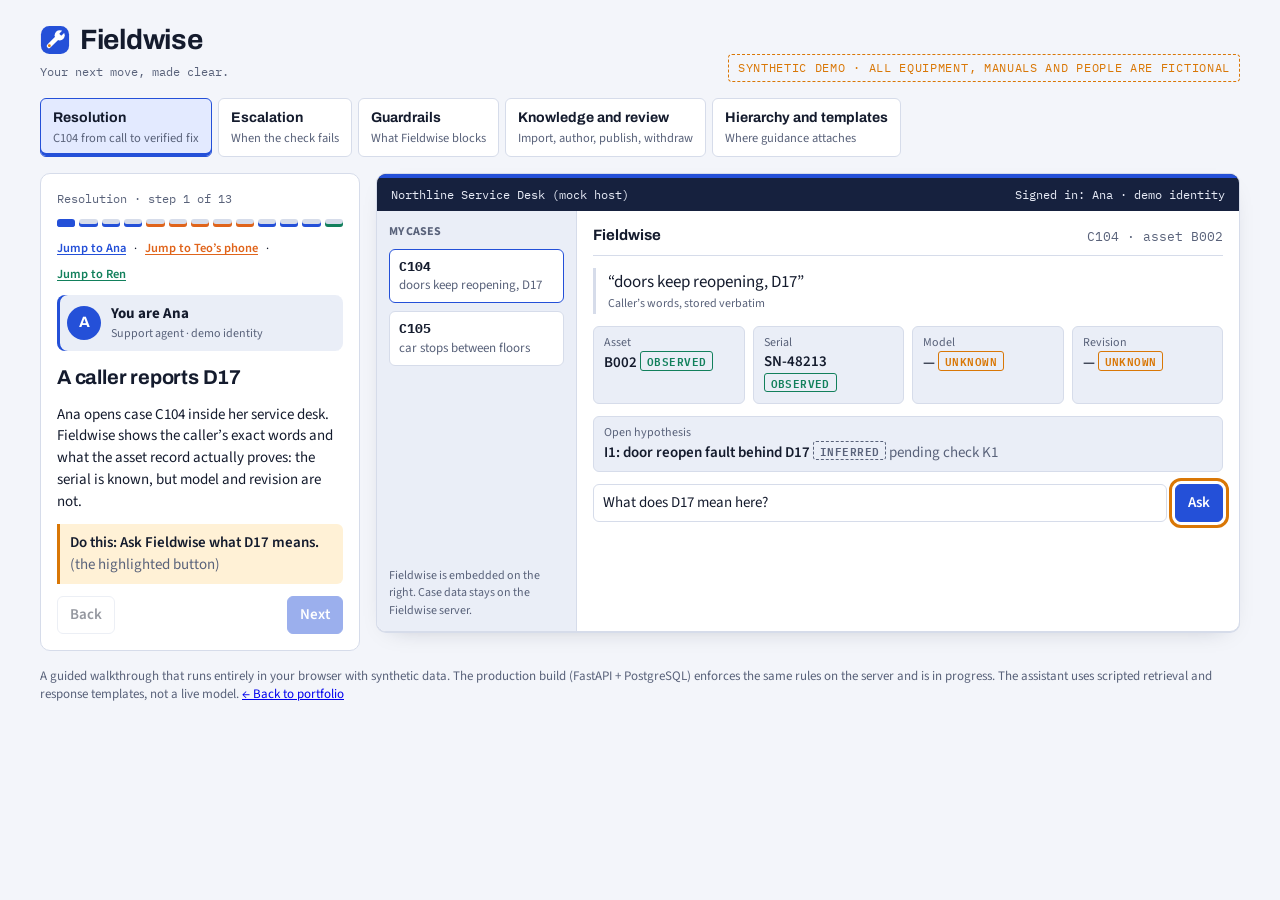
==== demo/index.html @ 41923a95 "Fieldwise: README, guided demo and license Co-Authored-By: Claude Opus 5.5 <noreply@anthropic.com> C" ====
<!doctype html>
<html lang="en">
<head>
<meta charset="utf-8">
<meta name="viewport" content="width=device-width, initial-scale=1, viewport-fit=cover">
<title>Fieldwise · guided demo</title>
<meta name="description" content="Fieldwise carries one equipment problem from the support call to a verified fix on a technician's phone. Synthetic data, runs in your browser.">
<meta property="og:title" content="Fieldwise · Your next move, made clear.">
<meta property="og:description" content="Cited, approved, model-specific service procedures from the call to the fix. Synthetic demo.">
<meta property="og:image" content="https://hithakishore-all.github.io/img/fieldwise-poster.jpg">
<link rel="icon" href="data:image/svg+xml,%3Csvg xmlns='http://www.w3.org/2000/svg' viewBox='0 0 32 32'%3E%3Crect x='1' y='1' width='30' height='30' rx='9' fill='%232450D8'/%3E%3Cpath d='M9.5 22.5L18 14' stroke='%23fff' stroke-width='4.6' stroke-linecap='round'/%3E%3Ccircle cx='21' cy='11' r='5.4' fill='%23fff'/%3E%3Crect x='19.4' y='3.2' width='3.2' height='7' rx='0.8' fill='%232450D8' transform='rotate(45 21 11)'/%3E%3Ccircle cx='10' cy='22' r='1.5' fill='%23D97706'/%3E%3C/svg%3E">

<link rel="preconnect" href="https://fonts.googleapis.com">
<link rel="stylesheet" href="https://fonts.googleapis.com/css2?family=Archivo:wght@600;700&family=IBM+Plex+Mono:wght@400;500&family=Source+Sans+3:wght@400;600&display=swap">
<style>
/* Layout: guided walkthrough — scenario tabs, a narrator column that says who you are and what to do, and one screen at a time */
:root{
  --bg:#F3F5FA; --surface:#FFFFFF; --sunk:#EAEEF7; --ink:#141B2D; --muted:#59627A; --line:#D6DCEA; --accent:#2450D8; --accent-soft:#E3EAFF; --signal:#D97706; --signal-soft:#FFF1D6; --ok:#12805C; --ok-soft:#DCF4EA; --bad:#C62E3A; --bad-soft:#FDE4E6; --chrome:#16213E; --chrome-ink:#E8ECF7; --p-ana:#2450D8; --p-teo:#E0641B; --p-ari:#7A3FD1; --p-ren:#12805C; --p-mia:#6B7280;
  --f-display:"Archivo","Helvetica Neue",Arial,sans-serif;
  --f-body:"Source Sans 3","Segoe UI",system-ui,sans-serif;
  --f-mono:"IBM Plex Mono",ui-monospace,Menlo,Consolas,monospace;
}
@media (prefers-color-scheme: dark){:root:not([data-theme="light"]){
  --bg:#0C1120; --surface:#151C2E; --sunk:#10172A; --ink:#E6EAF5; --muted:#9AA4BE; --line:#27304A; --accent:#7B98FF; --accent-soft:#1D2856; --signal:#F5B400; --signal-soft:#3A2C08; --ok:#3CC594; --ok-soft:#0F2E22; --bad:#F06470; --bad-soft:#3D1519; --chrome:#060A15; --chrome-ink:#C8D0E6; --p-ana:#7B98FF; --p-teo:#FF8A47; --p-ari:#AD82F2; --p-ren:#3CC594; --p-mia:#9AA4BE; color-scheme:dark}}
:root[data-theme="dark"]{
  --bg:#0C1120; --surface:#151C2E; --sunk:#10172A; --ink:#E6EAF5; --muted:#9AA4BE; --line:#27304A; --accent:#7B98FF; --accent-soft:#1D2856; --signal:#F5B400; --signal-soft:#3A2C08; --ok:#3CC594; --ok-soft:#0F2E22; --bad:#F06470; --bad-soft:#3D1519; --chrome:#060A15; --chrome-ink:#C8D0E6; --p-ana:#7B98FF; --p-teo:#FF8A47; --p-ari:#AD82F2; --p-ren:#3CC594; --p-mia:#9AA4BE; color-scheme:dark}
*{box-sizing:border-box}
[hidden]{display:none!important}
body{background:var(--bg);color:var(--ink);font-family:var(--f-body);font-size:15px;line-height:1.45;margin:0;
  padding-left:max(16px,env(safe-area-inset-left,0px));padding-right:max(16px,env(safe-area-inset-right,0px));padding-block:20px 48px}
.wrap{max-width:1200px;margin:0 auto;display:flex;flex-direction:column;gap:16px}
h1,h2,h3{font-family:var(--f-display);margin:0;text-wrap:balance;letter-spacing:-.01em}
h1{font-size:28px;display:flex;align-items:center;gap:10px}
.mark{width:30px;height:30px;flex:none;display:block} h2{font-size:20px} h3{font-size:14px}
p{margin:0}
.mono{font-family:var(--f-mono);font-size:12.5px}
.muted{color:var(--muted)}
button{font:inherit;font-weight:600;cursor:pointer;border-radius:6px;border:1px solid var(--line);background:var(--surface);color:var(--ink);padding:7px 12px}
button:hover:not(:disabled){border-color:var(--accent)}
button:focus-visible,input:focus-visible,select:focus-visible{outline:2px solid var(--accent);outline-offset:2px}
button.primary{background:var(--accent);border-color:var(--accent);color:var(--surface)}
button:disabled{opacity:.45;cursor:not-allowed}
button.link{border:0;background:none;padding:0;color:var(--accent);text-decoration:underline;text-underline-offset:2px}
button.do{outline:3px solid var(--signal);outline-offset:3px}
@media (prefers-reduced-motion:no-preference){button.do{animation:pulse 1.6s ease-in-out infinite}@keyframes pulse{50%{outline-offset:6px}}}
select,input[type=text]{font:inherit;padding:7px 9px;border-radius:6px;border:1px solid var(--line);background:var(--surface);color:var(--ink)}
.top{display:flex;flex-wrap:wrap;align-items:flex-end;justify-content:space-between;gap:12px}
.tag{font-family:var(--f-mono);font-size:12px;color:var(--muted)}
.synth{font-family:var(--f-mono);font-size:11.5px;letter-spacing:.06em;text-transform:uppercase;border:1px dashed var(--signal);color:var(--signal);padding:5px 9px;border-radius:4px}
.tabs{display:flex;gap:6px;flex-wrap:wrap}
.tabs button{display:flex;flex-direction:column;align-items:flex-start;text-align:left;font-weight:400;padding:9px 12px;min-width:0}
.tabs button b{font-family:var(--f-display);font-size:14px}
.tabs button span{font-size:12.5px;color:var(--muted)}
.tabs button[aria-selected="true"]{border-color:var(--accent);background:var(--accent-soft);box-shadow:inset 0 -3px 0 var(--accent)}
.main{display:grid;grid-template-columns:320px minmax(0,1fr);gap:16px;align-items:start}
@media (max-width:900px){.main{grid-template-columns:minmax(0,1fr)}}
/* narrator */
.narr{background:var(--surface);border:1px solid var(--line);border-radius:10px;padding:16px;display:flex;flex-direction:column;gap:12px;position:sticky;top:calc(env(safe-area-inset-top,0px) + 12px)}
@media (max-width:900px){.narr{position:static}}
.count{font-family:var(--f-mono);font-size:12px;color:var(--muted)}
.dots{display:flex;gap:4px}
.dots button{flex:1;height:8px;padding:0;border:0;border-radius:3px;background:var(--line);min-width:0}
.dots button{background:var(--line);box-shadow:inset 0 -3px 0 var(--dc)}
.dots button.on{background:var(--dc)}
.persona{display:flex;gap:10px;align-items:center;background:var(--sunk);border-radius:8px;padding:8px 10px;box-shadow:inset 3px 0 0 var(--pc,var(--accent))}
.av{width:34px;height:34px;border-radius:50%;display:grid;place-items:center;font-family:var(--f-display);font-weight:700;color:#fff;background:var(--pc,var(--accent));flex:none}
.persona small{display:block;color:var(--muted);font-size:12px}
.why{font-size:15px}
.todo{border-left:3px solid var(--signal);background:var(--signal-soft);border-radius:0 6px 6px 0;padding:8px 10px;font-weight:600}
.rec{font-size:13px;display:flex;flex-direction:column;gap:4px;border-top:1px solid var(--line);padding-top:10px}
.rec li{margin-left:16px}
.rec ul{margin:0;padding:0}
.navrow{display:flex;justify-content:space-between;gap:8px}
/* screens */
.screen{background:var(--surface);border:1px solid var(--line);box-shadow:0 1px 0 var(--line),0 8px 24px -16px rgba(20,27,45,.35);border-radius:10px;overflow:hidden;min-width:0}
.chrome{border-top:4px solid var(--pc,var(--accent));background:var(--chrome);color:var(--chrome-ink);display:flex;justify-content:space-between;gap:10px;flex-wrap:wrap;padding:8px 14px;font-family:var(--f-mono);font-size:12px}
.host-row{display:grid;grid-template-columns:200px minmax(0,1fr);min-height:420px}
@media (max-width:700px){.host-row{grid-template-columns:minmax(0,1fr)}}
.host-side{background:var(--sunk);border-right:1px solid var(--line);padding:12px;display:flex;flex-direction:column;gap:8px;font-size:13px}
.host-side .hc{border:1px solid var(--line);border-radius:6px;padding:7px 9px;background:var(--surface)}
.host-side .hc.sel{border-color:var(--accent)}
.embed{padding:14px 16px;display:flex;flex-direction:column;gap:12px;min-width:0}
.embed-h{display:flex;justify-content:space-between;gap:8px;flex-wrap:wrap;align-items:center;border-bottom:1px solid var(--line);padding-bottom:8px}
.embed-h b{font-family:var(--f-display)}
.facts{display:grid;grid-template-columns:repeat(auto-fit,minmax(140px,1fr));gap:8px}
.fact{border:1px solid var(--line);border-radius:6px;padding:7px 10px;background:var(--sunk);min-width:0}
.fact .k{font-size:12px;color:var(--muted)}
.fact .v{font-weight:600;overflow-wrap:anywhere}
.chip{display:inline-block;font-family:var(--f-mono);font-size:10.5px;letter-spacing:.04em;text-transform:uppercase;padding:1px 6px;border-radius:3px;border:1px solid currentColor;vertical-align:1px;white-space:nowrap}
.chip.obs{color:var(--ok)} .chip.unk{color:var(--signal)} .chip.conf{color:var(--accent)} .chip.inf{color:var(--muted);border-style:dashed} .chip.bad{color:var(--bad)}
.quote{border-left:3px solid var(--line);padding:2px 0 2px 12px;font-size:17px}
.quote small{display:block;color:var(--muted);font-size:12px}
.chat{display:flex;flex-direction:column;gap:8px;background:var(--sunk);border-radius:8px;padding:10px}
.msg{max-width:94%;padding:9px 12px;border-radius:8px;background:var(--surface);border:1px solid var(--line)}
.msg.me{align-self:flex-end;background:var(--accent-soft);border-color:transparent}
.kind{font-family:var(--f-mono);font-size:11px;text-transform:uppercase;letter-spacing:.05em;margin-bottom:3px}
.kind.clarify{color:var(--signal)} .kind.answer{color:var(--ok)} .kind.escalate{color:var(--bad)} .kind.note{color:var(--muted)}
.cite{font-family:var(--f-mono);font-size:12px;border:1px solid var(--accent);color:var(--accent);background:none;padding:1px 6px;border-radius:4px;font-weight:500}
.row{display:flex;gap:8px;flex-wrap:wrap;align-items:center}
.callout{border:1px solid var(--line);border-radius:8px;padding:10px 12px}
.callout.ok{border-color:var(--ok);background:var(--ok-soft)}
.callout.warn{border-color:var(--signal);background:var(--signal-soft)}
.callout.bad{border-color:var(--bad);background:var(--bad-soft)}
.http{font-family:var(--f-mono);font-size:12px;font-weight:500;padding:1px 6px;border-radius:3px;background:var(--surface);border:1px solid currentColor}
.preview{font-family:var(--f-mono);font-size:12.5px;background:var(--sunk);border-radius:6px;padding:10px 12px;white-space:pre-wrap;overflow-wrap:anywhere}
table{border-collapse:collapse;width:100%;font-size:13.5px}
th,td{text-align:left;padding:6px 8px;border-bottom:1px solid var(--line);vertical-align:top}
th{font-size:12px;color:var(--muted);font-weight:600}
.tbl{overflow-x:auto}
/* phone */
.phone-stage{padding:20px 12px;background:var(--sunk);display:flex;justify-content:center}
.phone{width:100%;max-width:340px;border:10px solid var(--chrome);box-shadow:0 18px 40px -20px rgba(20,27,45,.5);border-radius:30px;background:var(--bg);overflow:hidden}
.phone-top{display:flex;justify-content:space-between;padding:8px 14px;font-family:var(--f-mono);font-size:11px;color:var(--muted);border-bottom:1px solid var(--line)}
.phone-b{padding:14px;display:flex;flex-direction:column;gap:11px;min-height:440px}
.step-id{font-family:var(--f-mono);font-size:12px;color:var(--accent)}
.step-prompt{font-family:var(--f-display);font-size:19px;line-height:1.25}
.answers{display:grid;gap:8px}
.answers button{padding:12px;font-size:16px;text-align:left}
.progress{display:flex;gap:4px}
.progress span{flex:1;height:4px;border-radius:2px;background:var(--line)}
.progress span.on{background:var(--accent)}
.graph-wrap{overflow-x:auto}
.graph-wrap svg{display:block;min-width:500px;width:100%;height:auto}
.checks{display:flex;flex-direction:column;gap:10px}
.hgrid{display:grid;grid-template-columns:minmax(0,1.1fr) minmax(0,1fr);gap:14px;align-items:start}
@media (max-width:760px){.hgrid{grid-template-columns:minmax(0,1fr)}}
.tree,.tree ul{list-style:none;margin:0;padding:0}
.tree ul{padding-left:18px;margin-left:10px;border-left:1px solid var(--line)}
.tree li{padding-top:8px}
.hnode{border:1px solid var(--line);border-radius:6px;padding:6px 10px;background:var(--surface);display:flex;flex-direction:column;min-width:0}
.hnode span{font-size:12.5px;color:var(--muted)}
.hnode.sel{border-color:var(--accent);background:var(--accent-soft);box-shadow:inset 3px 0 0 var(--accent)}
.hnode.dim{opacity:.6}
/* drawer */
.drawer{position:fixed;inset:0;background:rgba(10,18,22,.45);display:flex;justify-content:flex-end;z-index:20}
.drawer-in{width:min(440px,100%);height:100%;background:var(--surface);padding:22px max(20px,env(safe-area-inset-right,0px)) 22px 20px;display:flex;flex-direction:column;gap:12px;overflow:auto}
.sheet{border:1px solid var(--line);border-radius:6px;padding:16px;background:var(--sunk)}
.sheet .pg{font-family:var(--f-mono);font-size:11.5px;color:var(--muted);display:flex;justify-content:space-between;gap:8px;flex-wrap:wrap}
.sheet p{font-size:17px;margin-top:12px}
.foot{font-size:13px;color:var(--muted)}
</style>
</head>
<body>


<div class="wrap">
  <header class="top">
    <div><h1><svg class="mark" viewBox="0 0 32 32" role="img" aria-label="Fieldwise mark"><rect x="1" y="1" width="30" height="30" rx="9" fill="var(--accent)"/><path d="M9.5 22.5L18 14" stroke="#fff" stroke-width="4.6" stroke-linecap="round"/><circle cx="21" cy="11" r="5.4" fill="#fff"/><rect x="19.4" y="3.2" width="3.2" height="7" rx="0.8" fill="var(--accent)" transform="rotate(45 21 11)"/><circle cx="10" cy="22" r="1.5" fill="var(--signal)"/></svg>Fieldwise</h1><span class="tag">Your next move, made clear.</span></div>
    <span class="synth">Synthetic demo · all equipment, manuals and people are fictional</span>
  </header>
  <div class="tabs" role="tablist" id="tabs"></div>
  <div class="main">
    <aside class="narr" id="narr" aria-live="polite"></aside>
    <section class="screen" id="screen"></section>
  </div>
  <p class="foot">A guided walkthrough that runs entirely in your browser with synthetic data. The production build (FastAPI + PostgreSQL) enforces the same rules on the server and is in progress. The assistant uses scripted retrieval and response templates, not a live model. <a href="https://hithakishore-all.github.io/">← Back to portfolio</a></p>
</div>

<div class="drawer" id="drawer" hidden>
  <div class="drawer-in" role="dialog" aria-modal="true" aria-labelledby="dr-h">
    <div class="row" style="justify-content:space-between"><h2 id="dr-h">Cited passage</h2><button id="drClose">Close</button></div>
    <div id="drBody"></div>
  </div>
</div>

<script>
/* ---------- fictional seed data ---------- */
const PASSAGES={
  'MA1-p8':{src:'MA1',title:'Model A service manual',model:'A',rev:'1',page:8,status:'current',text:'Inspect the blue indicator in simulator A.'},
  'MB2-p14':{src:'MB2',title:'Model B service manual',model:'B',rev:'2',page:14,status:'current',text:'Read indicator B in the simulator. Record green, amber or unreadable.'},
  'MB2-p15':{src:'MB2',title:'Model B service manual',model:'B',rev:'2',page:15,status:'current',text:'Run the B simulator self-test and record its result.'},
  'MB1-p9':{src:'MB1',title:'Model B service manual (old)',model:'B',rev:'1',page:9,status:'superseded',text:'Use legacy dial B.'}
};
const HISTORY={
  H1:{title:'H1 · D17 on Model B rev 2',outcome:'verified recovery',body:'Attempt 1: self-test only, service not restored. Attempt 2: indicator check, then self-test, verified recovery. Only attempt 2 counts as the fix.'},
  H2:{title:'H2 · D17 on Model B rev 2',outcome:'unknown',body:'Indicator green, self-test run. Technician left before verification, so the outcome stays unknown.'}
};
const NODES={
  K1:{prompt:'Read indicator B in the simulator.',cite:'MB2-p14',answers:{green:'K2',amber:'E1',unreadable:'E2'}},
  K2:{prompt:'Run the B simulator self-test and record its result.',cite:'MB2-p15',answers:{pass:'V1',fail:'E1',unknown:'E2'}},
  V1:{prompt:'Was simulated service restored?',cite:null,answers:{yes:'R',no:'E3',unknown:'E3'}}
};
const TERM={
  R:{kind:'resolved',text:'Resolved: simulated service restored.'},
  E1:{kind:'escalate',text:'Escalation E1: simulated indicator anomaly.',q:'What is causing the indicator anomaly on B002?'},
  E2:{kind:'escalate',text:'Escalation E2: a readable observation is needed.',q:'Can someone on site get a readable indicator or self-test result?'},
  E3:{kind:'escalate',text:'Escalation E3: service not verified as restored.',q:'Why does D17 persist after a passing self-test?'}
};
const LBL={green:'Green',amber:'Amber',unreadable:'Unreadable',pass:'Pass',fail:'Fail',unknown:'Unknown',yes:'Yes, restored',no:'No'};
const PEOPLE={Ana:'Support agent',Teo:'Technician (assigned)',Ari:'Knowledge author',Ren:'Reviewer',Mia:'Technician (not assigned)'};

/* ---------- state ---------- */
function init(){return{
  model:null,rev:null,chat:[],assigned:null,run:null,outcome:null,approved:false,
  delivery:null,feedback:null,audit:[],refreshed:false,tried:{},v2:false,v1:'published',mb2:'current',
  imported:0,reimported:false,draftChecked:false,draftFixed:false,selfBlocked:false,newRun:null,
  caseSel:'C104'
}}
let ts=0;
function log(s,actor,text){s.audit.push({n:++ts,actor,text})}
const esc=t=>String(t).replace(/[&<>"]/g,c=>({'&':'&amp;','<':'&lt;','>':'&gt;','"':'&quot;'}[c]));
const loc=k=>{const p=PASSAGES[k];return `${p.src} · rev ${p.rev} · p${p.page}`};
const cite=k=>`<button class="cite" data-cite="${k}">${loc(k)}</button>`;
const fact=(k,v,chip)=>`<div class="fact"><div class="k">${k}</div><div class="v">${v} ${chip||''}</div></div>`;

/* ---------- shared actions ---------- */
function askD17(s,text){
  s.chat.push({me:true,text});
  if(!(s.model&&s.rev)){
    s.chat.push({kind:'clarify',html:'D17 appears in the manuals for <b>two models</b>. Confirm the <b>model and revision</b> before I give any steps.<div class="muted" style="margin-top:4px">Model-specific steps returned: 0</div>'});
    log(s,'Ana','Asked about D17 → clarify. Missing: model, revision. 0 steps.');
  } else if(s.mb2==='withdrawn'){
    s.chat.push({kind:'escalate',html:'The only manual that covered this was withdrawn. No current evidence or approved procedure applies, so escalate with the caller’s words.'});
    log(s,'Ana','Asked about D17 → escalate: MB2 withdrawn, no applicable guidance.');
  } else {
    s.chat.push({kind:'answer',html:`For Model B rev 2, start by reading indicator B. ${cite('MB2-p14')}
      <div style="margin-top:8px"><b>1 verified recovery in 2 matching cases</b>: <button class="link" data-hist="H1">H1</button> · <button class="link" data-hist="H2">H2</button></div>
      <div class="muted" style="font-size:13px">Past cases support a hypothesis. They never authorize a step on their own.</div>
      <div style="margin-top:6px">Approved procedure: <b>PB2 v1</b> (scope Model B rev 2)</div>
      <div class="muted" style="font-size:13px;margin-top:4px">Left out: ${loc('MA1-p8')} (Model A) · ${loc('MB1-p9')} (superseded)</div>`});
    log(s,'Ana','Asked about D17 → answer citing MB2 p14, history H1+H2, PB2 v1 eligible.');
  }
}
function confirm(s,m,r){s.model=m;s.rev=r;log(s,'Ana',`Confirmed Model ${m} rev ${r}. Stored as observation O2, attributed to Ana.`)}
function startRun(s){s.run={id:'RUN-7Q2F',pinned:1,version:1,status:'active',current:'K1',history:[]};s.assigned='Teo';log(s,'Ana','Started RUN-7Q2F pinned to PB2 v1 and assigned C104 to Teo.')}
function tap(s,ans){
  const r=s.run,n=NODES[r.current],next=n.answers[ans];
  r.history.push({step:r.current,answer:ans,cite:n.cite});r.version++;
  log(s,'Teo',`${r.current} = “${LBL[ans]}” → ${next}. Run version ${r.version}.`);
  r.current=next;
  if(TERM[next]&&TERM[next].kind==='escalate'){r.status='escalated';s.outcome={kind:'escalate',text:TERM[next].text,q:TERM[next].q};log(s,'System',`Escalation ${next} opened with attempted steps and open question.`)}
}
function verify(s){s.outcome={kind:'resolved',action:'Recorded indicator and self-test per PB2; no parts replaced.',note:'Doors cycled 10 times in simulator; no reopen; D17 cleared.'};s.run.status='resolved';s.run.current='done';s.feedback='helpful';log(s,'Teo','Recorded resolved outcome, action taken and verification note. Step feedback: K1 helpful.')}
function approve(s){s.approved=true;s.delivery={status:'queued',attempts:0};log(s,'Ana','Approved host update. Queued once as delivery DLV-C104-1.')}
function sendFail(s){s.delivery.attempts++;s.delivery.status='failed';log(s,'Outbox','DLV-C104-1 failed: simulated host outage. Outcome and evidence kept locally.')}
function sendOk(s){s.delivery.attempts++;s.delivery.status='delivered';s.delivery.receipt='RCPT-0091';log(s,'Mock host','Received DLV-C104-1 once. Receipt RCPT-0091.')}
function sendAgain(s){s.delivery.attempts++;log(s,'Outbox','Retry of DLV-C104-1: already delivered, same receipt RCPT-0091.')}

/* ---------- screens ---------- */
function hostScreen(s,inner,opts={}){
  const cases=[['C104','doors keep reopening, D17'],['C105','car stops between floors']];
  return `<div class="chrome"><span>Northline Service Desk (mock host)</span><span>Signed in: ${opts.who||'Ana'} · demo identity</span></div>
  <div class="host-row"><div class="host-side"><b class="muted" style="font-size:12px">MY CASES</b>
   ${cases.map(([id,t])=>`<div class="hc ${s.caseSel===id?'sel':''}"><b class="mono">${id}</b><br><span class="muted">${t}</span></div>`).join('')}
   <div class="muted" style="font-size:12px;margin-top:auto">Fieldwise is embedded on the right. Case data stays on the Fieldwise server.</div></div>
   <div class="embed"><div class="embed-h"><b>Fieldwise</b><span class="mono muted">${s.caseSel} · ${s.caseSel==='C104'?'asset B002':'asset B007'}</span></div>${inner}</div></div>`;
}
function caseFacts(s){
  const mc=s.model?'<span class="chip conf">confirmed · Ana</span>':'<span class="chip unk">unknown</span>';
  const rc=s.rev?'<span class="chip conf">confirmed · Ana</span>':'<span class="chip unk">unknown</span>';
  return `<div class="quote">“doors keep reopening, D17”<small>Caller’s words, stored verbatim</small></div>
  <div class="facts">${fact('Asset','B002','<span class="chip obs">observed</span>')}${fact('Serial','SN-48213','<span class="chip obs">observed</span>')}
  ${fact('Model',s.model?'Model '+s.model:'—',mc)}${fact('Revision',s.rev?'rev '+s.rev:'—',rc)}</div>
  <div class="fact"><div class="k">Open hypothesis</div><div class="v">I1: door reopen fault behind D17 <span class="chip inf">inferred</span> <span class="muted" style="font-weight:400">pending check K1</span></div></div>`;
}
const chatHTML=s=>s.chat.length?`<div class="chat">${s.chat.map(m=>m.me?`<div class="msg me">${esc(m.text)}</div>`:`<div class="msg"><div class="kind ${m.kind}">${m.kind}</div>${m.html}</div>`).join('')}</div>`:'';
function agentCase(s,extra=''){return hostScreen(s,caseFacts(s)+chatHTML(s)+extra)}
function phone(s,inner,who='Teo'){
  const r=s.run;
  return `<div class="chrome"><span>Fieldwise mobile</span><span>Signed in: ${who} · demo identity</span></div><div class="phone-stage"><div class="phone">
  <div class="phone-top"><span>${r?r.id:'no run'}</span><span>${r?`PB2 v${r.pinned} · ver ${r.version}`:''}</span></div><div class="phone-b">${inner}</div></div></div>`;
}
function stepCard(s,opts={}){
  const r=s.run,order=['K1','K2','V1'],i=order.indexOf(r.current);
  let h=`<div class="progress">${order.map((k,j)=>`<span class="${(i<0||j<=i)?'on':''}"></span>`).join('')}</div>
  <div style="font-size:13px">C104 · B002 · Model B rev 2 <span class="chip conf">confirmed</span></div>
  <div style="font-size:13px" class="muted">Hypothesis I1 open · Caller: “doors keep reopening, D17”</div>`;
  if(r.history.length) h+=`<div style="font-size:13px">Done: ${r.history.map(x=>`${x.step} ${LBL[x.answer]}`).join(' → ')}</div>`;
  if(opts.top) h+=opts.top;
  if(r.status==='paused') return h+`<div class="callout warn"><b>Paused for review.</b> ${esc(opts.pauseWhy||'The procedure behind this run was withdrawn.')} No further instructions are shown.</div>`;
  const n=NODES[r.current];
  if(n){
    h+=`<div class="step-id">Step ${r.current}</div><div class="step-prompt">${esc(n.prompt)}</div>
    ${n.cite?`<div>Evidence: ${cite(n.cite)}</div>`:'<div class="muted" style="font-size:13px">Verification step</div>'}
    <div class="answers">${Object.keys(n.answers).map(a=>`<button data-ans="${a}" class="${opts.doAns===a?'do':''}">${LBL[a]}</button>`).join('')}</div>`;
  } else if(r.current==='R'){
    h+=`<div class="callout ok"><b>Service restored.</b> Record what you did and how you verified it.</div>
    <label class="muted" style="font-size:12px" for="act">Action taken</label><input type="text" id="act" value="Recorded indicator and self-test per PB2; no parts replaced.">
    <label class="muted" style="font-size:12px" for="vn">Verification note</label><input type="text" id="vn" value="Doors cycled 10 times in simulator; no reopen; D17 cleared.">
    <div class="row" style="font-size:13px"><span class="muted">Was step K1 helpful?</span><button>Yes</button><button>No</button></div>`;
  } else if(r.current==='done'){
    h+=`<div class="callout ok"><b>Outcome recorded.</b> Ana reviews the host update next.</div>`;
  } else if(TERM[r.current]){
    const t=TERM[r.current];
    h+=`<div class="callout warn"><b>${esc(t.text)}</b><br>Open question: ${esc(t.q)}</div><div class="muted" style="font-size:13px">Attempted steps and evidence travel with the escalation.</div>`;
  }
  return h;
}
function summary(s){
  const r=s.run,o=s.outcome;
  return `Case C104 · asset B002 · Model B rev 2 (confirmed by Ana)
Caller: “doors keep reopening, D17”
Procedure: PB2 v${r.pinned}, run ${r.id}
Attempted steps:
${r.history.map(x=>`  ${x.step}: ${LBL[x.answer]}${x.cite?` (${loc(x.cite)})`:''}`).join('\n')}
Outcome: ${o.kind==='resolved'?'Resolved, verified by Teo':'Escalated — '+o.text.replace(/^Escalation \w+: /,'')}
${o.kind==='resolved'?`Action: ${o.action}\nVerification: ${o.note}`:`Open question: ${o.q}`}`;
}
function closeScreen(s){
  const d=s.delivery;
  let h=`<div class="callout ${s.outcome.kind==='resolved'?'ok':'warn'}"><b>${s.outcome.kind==='resolved'?'Resolved and verified by Teo':'Escalated by Teo'}</b></div>
  <h3>Host update preview</h3><div class="preview">${esc(summary(s))}</div>`;
  if(!s.approved) h+=`<div class="row"><button class="primary do" data-do>Approve and send to host</button><span class="muted" style="font-size:13px">Nothing is written to the host until you approve.</span></div>`;
  else h+=`<div class="row"><span class="mono">DLV-C104-1</span><span class="chip ${d.status==='delivered'?'obs':(d.status==='failed'?'bad':'unk')}">${d.status}</span><span class="muted" style="font-size:13px">attempts: ${d.attempts}</span></div>`;
  return h;
}
function auditTable(s,limit){
  const rows=s.audit.slice(-limit);
  return `<div class="tbl"><table><thead><tr><th>#</th><th>Who</th><th>What was recorded</th></tr></thead><tbody>${rows.map(a=>`<tr><td class="mono">${a.n}</td><td><b>${a.actor}</b></td><td>${esc(a.text)}</td></tr>`).join('')}</tbody></table></div>`;
}
function graph(s,opts={}){
  const taken=new Set((s.run?s.run.history:[]).map(x=>x.step+'>'+NODES[x.step].answers[x.answer]));
  const P={K1:[70,60],K2:[230,60],V1:[390,60],R:[540,60],E1:[230,170],E2:[390,170],E3:[540,170]};
  const E=[['K1','K2','green'],['K1','E1','amber',.45],['K1','E2','unreadable',.78],['K2','V1','pass'],['K2','E1','fail'],['K2','E2','unknown'],['V1','R','yes'],['V1','E3','no/unknown']];
  if(opts.bad) E.push(['V1','K9','retry']);
  const col=k=>k==='R'?'var(--ok)':(k[0]==='E'?'var(--signal)':(k==='K9'||k==='K3'?'var(--bad)':'var(--accent)'));
  if(opts.bad){P.K9=[540,-999];P.K3=[70,170]}
  let o=`<svg viewBox="0 0 610 215" role="img" aria-label="Pathway branches"><defs><marker id="ah" viewBox="0 0 10 10" refX="9" refY="5" markerWidth="6" markerHeight="6" orient="auto"><path d="M0 0L10 5L0 10z" fill="var(--muted)"/></marker></defs>`;
  E.forEach(([a,b,l,t=.5])=>{if(b==='K9')return;const[x1,y1]=P[a],[x2,y2]=P[b];const on=taken.has(a+'>'+b);
    const sx=x1+(x2>x1?40:0),sy=y1+(y2>y1?18:0),ex=x2-(x2>x1?40:0),ey=y2-(y2>y1?18:0);
    const vert=sx===ex,lx=vert?sx+8:sx+(ex-sx)*t+(y2>y1?10:0),ly=sy+(ey-sy)*t-(vert?0:6);
    o+=`<line x1="${sx}" y1="${sy}" x2="${ex}" y2="${ey}" stroke="${on?'var(--accent)':'var(--line)'}" stroke-width="${on?2.5:1.4}" marker-end="url(#ah)"/><text x="${lx}" y="${ly}" font-size="11" fill="var(--muted)" font-family="IBM Plex Mono,monospace" text-anchor="${vert?'start':'middle'}">${l}</text>`});
  Object.entries(P).forEach(([k,[x,y]])=>{if(y<0)return;const cur=s.run&&s.run.current===k&&!opts.bad;
    o+=`<rect x="${x-40}" y="${y-18}" width="80" height="36" rx="7" fill="${cur?'var(--accent-soft)':'var(--surface)'}" stroke="${col(k)}" stroke-width="${cur||k==='K3'?2.5:1.4}" ${k==='K3'?'stroke-dasharray="5 4"':''}/><text x="${x}" y="${y+5}" text-anchor="middle" font-size="13" font-weight="600" fill="var(--ink)" font-family="Archivo,sans-serif">${k}</text>`});
  return `<div class="graph-wrap">${o}</svg></div>`;
}
function appScreen(title,who,inner){return `<div class="chrome"><span>Fieldwise · ${title}</span><span>Signed in: ${who} · demo identity</span></div><div class="embed">${inner}</div>`}

/* ---------- scenarios ---------- */
const doBtn=(label,cls='primary')=>`<button class="${cls} do" data-do>${label}</button>`;
const ask=(label)=>`<div class="row"><input type="text" value="${esc(label)}" aria-label="Question" readonly style="flex:1 1 200px;min-width:0">${doBtn('Ask')}</div>`;

const SCEN={
resolve:{name:'Resolution',sub:'C104 from call to verified fix',steps:[
 {who:'Ana',title:'A caller reports D17',why:'Ana opens case C104 inside her service desk. Fieldwise shows the caller’s exact words and what the asset record actually proves: the serial is known, but model and revision are not.',todo:'Ask Fieldwise what D17 means.',
  screen:s=>agentCase(s,ask('What does D17 mean here?')),act:s=>askD17(s,'What does D17 mean here?')},
 {who:'Ana',title:'Fieldwise refuses to guess',why:'Two fictional elevator models share code D17 and need different fixes. With model and revision unknown, Fieldwise asks for them and returns zero repair steps. It never infers the model from the serial.',todo:'Confirm Model B, revision 2 (Ana checked the nameplate photo with the caller).',
  screen:s=>agentCase(s,`<div class="callout warn"><b>Confirm applicability</b><div class="row" style="margin-top:6px"><select aria-label="Model" disabled><option>Model B</option></select><select aria-label="Revision" disabled><option>rev 2</option></select>${doBtn('Confirm')}</div></div>`),act:s=>confirm(s,'B','2')},
 {who:'Ana',title:'The model is now a recorded fact',why:'Ana’s confirmation is saved as her own observation, separate from anything the system suggested. Asking again now gives a model-specific answer.',todo:'Ask about D17 again.',
  screen:s=>agentCase(s,ask('What does D17 mean here?')),act:s=>askD17(s,'What does D17 mean here?')},
 {who:'Ana',title:'A cited answer and an approved procedure',why:'The answer cites manual MB2 page 14. History shows 1 verified recovery in 2 matching cases, with the denominator. The Model A instruction and the superseded MB1 page are left out. Click the citation or H1 to inspect them.',todo:'Start approved procedure PB2 v1 and hand C104 to Teo.',
  screen:s=>agentCase(s,`<div class="row">${doBtn('Start PB2 v1 and assign to Teo')}</div>`),act:s=>startRun(s)},
 {who:'Teo',title:'Teo picks up the same case on a phone',why:'Teo sees the confirmed facts, the open hypothesis, the current step and its evidence. He does not repeat the intake. Only the answers the procedure allows are offered.',todo:'Tap Green: the indicator reads green.',
  screen:s=>phone(s,stepCard(s,{doAns:'green'})),act:s=>tap(s,'green')},
 {who:'Teo',title:'Every tap is saved immediately',why:'The choice was committed with a new run version. If Teo’s browser closes, the same run, version and step come back.',todo:'Simulate closing and reopening the phone.',
  screen:s=>phone(s,stepCard(s,{top:s.refreshed?`<div class="callout ok"><b>Restored from server:</b> RUN-7Q2F, PB2 v1, version ${s.run.version}, step ${s.run.current}.</div>`:''})+`<div class="row" style="justify-content:center;padding:0 0 16px">${doBtn('Close and reopen phone','')}</div>`),act:s=>{s.refreshed=true;log(s,'Teo','Reopened the phone: same run, version and step restored.')}},
 {who:'Teo',title:'Run the self-test',why:'Each branch comes from the stored procedure, not from chat. Pass moves to verification; fail or unknown would escalate.',todo:'Tap Pass.',
  screen:s=>phone(s,stepCard(s,{doAns:'pass'})),act:s=>tap(s,'pass')},
 {who:'Teo',title:'Verify before closing',why:'A case can only close as resolved after the technician confirms service was restored and says how.',todo:'Tap “Yes, restored”.',
  screen:s=>phone(s,stepCard(s,{doAns:'yes'})),act:s=>tap(s,'yes')},
 {who:'Teo',title:'Record the outcome',why:'Teo records the action taken, a verification note and quick feedback on the step. Reviewers use this feedback later.',todo:'Save the verified outcome.',
  screen:s=>phone(s,stepCard(s))+`<div class="row" style="justify-content:center;padding:0 0 16px">${doBtn('Save outcome')}</div>`,act:s=>verify(s)},
 {who:'Ana',title:'Ana approves the host update',why:'Ana sees exactly what will be written back to the service desk: steps with citations, outcome and verification. Nothing goes out until she approves.',todo:'Approve the update.',
  screen:s=>hostScreen(s,closeScreen(s)),act:s=>approve(s)},
 {who:'Ana',title:'The host is down',why:'The first send fails because of a simulated outage. The outcome and evidence stay safe in Fieldwise’s outbox.',todo:'Send to host (it will fail).',
  screen:s=>hostScreen(s,closeScreen(s)+(s.delivery.status==='failed'?'<div class="callout bad"><b>Host unavailable.</b> Kept in the outbox for retry.</div>':`<div class="row">${doBtn('Send to host','')}</div>`)),act:s=>sendFail(s)},
 {who:'Ana',title:'Retry delivers exactly once',why:'The retry delivers the summary with a receipt. A second retry returns the same receipt instead of a duplicate entry on the host.',todo:'Retry twice.',
  screen:s=>hostScreen(s,closeScreen(s)+(s.delivery.status==='delivered'?`<div class="callout ok"><b>Mock host received 1 summary.</b> Receipt <span class="mono">RCPT-0091</span>. The second retry returned the same receipt.</div>`:`<div class="row">${doBtn('Retry twice','')}</div>`)),act:s=>{sendOk(s);sendAgain(s)}},
 {who:'Ren',title:'Ren traces how the case got here',why:'The reviewer sees the path taken through PB2 v1 and every recorded action in order: evidence opened, steps answered, feedback and delivery.',todo:null,
  screen:s=>appScreen('Review','Ren',`<h3>PB2 v1 · path taken on C104</h3>${graph(s)}<h3>Ordered trace</h3>${auditTable(s,40)}`)}
]},
escalate:{name:'Escalation',sub:'When the check fails',start:s=>{confirm(s,'B','2');askD17(s,'What does D17 mean here?');startRun(s)},steps:[
 {who:'Teo',title:'The indicator reads amber',why:'Same case, same procedure. This time the first check shows a simulated anomaly. PB2 v1 says amber goes to escalation E1, not to another repair step.',todo:'Tap Amber.',
  screen:s=>phone(s,stepCard(s,{doAns:'amber'})),act:s=>tap(s,'amber')},
 {who:'Teo',title:'An escalation, not a guess',why:'Fieldwise stops giving instructions. The escalation carries what was tried, the evidence and one open question for the next expert.',todo:null,
  screen:s=>phone(s,stepCard(s))},
 {who:'Ana',title:'Ana sends the escalation summary',why:'The host gets an unresolved case with attempted steps and an open question, so the next person starts where Teo stopped.',todo:'Approve and send.',
  screen:s=>hostScreen(s,closeScreen(s)+(s.delivery&&s.delivery.status==='delivered'?'<div class="callout ok"><b>Delivered once.</b> Receipt RCPT-0092.</div>':'')),act:s=>{approve(s);s.delivery.attempts=1;s.delivery.status='delivered';s.delivery.receipt='RCPT-0092';log(s,'Mock host','Received escalation summary once. Receipt RCPT-0092.')}},
 {who:'Ana',title:'C105 keeps its own history',why:'Switching to another case clears the conversation. C105 has no observations and none of C104’s answers.',todo:'Switch to C105.',
  screen:s=>s.caseSel==='C105'?hostScreen(s,`<div class="quote">“car stops between floors”<small>Caller’s words, stored verbatim</small></div><div class="facts">${fact('Model','—','<span class="chip unk">unknown</span>')}${fact('Revision','—','<span class="chip unk">unknown</span>')}</div><div class="callout"><b>No conversation yet on C105.</b> Nothing from C104 carries over.</div>`):agentCase(s,`<div class="row">${doBtn('Switch to C105','')}</div>`),act:s=>{s.caseSel='C105';log(s,'Ana','Switched to C105. Conversation shows C105 only.')}}
]},
guard:{name:'Guardrails',sub:'What Fieldwise blocks',start:s=>{confirm(s,'B','2');askD17(s,'What does D17 mean here?');startRun(s)},steps:[
 {who:'Ana',title:'Only the assigned technician can answer a step',why:'Ana and Mia (a second technician not on this case) both try to submit step K1. The server checks role and assignment on every write.',todo:'Try as Ana, then as Mia.',
  screen:s=>phone(s,stepCard(s,{top:s.tried.role?`<div class="callout bad"><span class="http">403</span> Ana is not the assigned technician.<br><span class="http">403</span> Mia is not assigned to C104.<br>Step K1 is unchanged.</div>`:''}),s.tried.role?'Ana, then Mia':'Ana')+(s.tried.role?'':`<div class="row" style="justify-content:center;padding:0 0 16px">${doBtn('Submit K1 as Ana, then as Mia','')}</div>`),act:s=>{s.tried.role=true;log(s,'Ana','Tried to submit K1 → 403. Step unchanged.');log(s,'Mia','Tried to submit K1 → 403. Step unchanged.')}},
 {who:'Teo',title:'Chat can explain, never choose',why:'Teo types “just pick green for me.” The assistant explains the step and cites the manual, but only a tapped answer can move the procedure.',todo:'Send the chat message.',
  screen:s=>phone(s,stepCard(s,{top:s.tried.chat?`<div class="chat"><div class="msg me">just pick green for me</div><div class="msg"><div class="kind note">explain only</div>Read indicator B and tap what you see: Green, Amber or Unreadable. I can’t choose a branch for you. ${cite('MB2-p14')}</div></div>`:''}))+(s.tried.chat?'':`<div class="row" style="justify-content:center;padding:0 0 16px">${doBtn('Send “just pick green for me”','')}</div>`),act:s=>{s.tried.chat=true;log(s,'Teo','Chat “just pick green for me” → explained, no branch chosen.')}},
 {who:'Teo',title:'A double tap counts once',why:'Teo’s phone sends Green twice with the same retry key. The second request returns the original response, and only one choice is recorded.',todo:'Send the same tap twice.',
  screen:s=>phone(s,stepCard(s,{top:s.tried.dup?`<div class="callout ok"><b>1st:</b> version 2, next K2<br><b>2nd (same key demo-1):</b> same response, nothing new recorded</div>`:''}))+(s.tried.dup?'':`<div class="row" style="justify-content:center;padding:0 0 16px">${doBtn('Tap Green twice','')}</div>`),act:s=>{tap(s,'green');s.tried.dup=true;log(s,'Teo','Replayed retry key demo-1 → original response returned.')}},
 {who:'Teo',title:'Two stale writes, one winner',why:'Two tabs both submit K2 at version 2. The first commits; the second gets a conflict and must reload. Reusing a retry key with a different answer is also a conflict.',todo:'Submit from both tabs.',
  screen:s=>phone(s,stepCard(s,{top:s.tried.race?`<div class="callout warn">Tab A: Pass at version 2 → committed, version 3<br>Tab B: Fail at version 2 → <span class="http">409</span> stale version</div>`:''}))+(s.tried.race?'':`<div class="row" style="justify-content:center;padding:0 0 16px">${doBtn('Submit K2 from two tabs','')}</div>`),act:s=>{tap(s,'pass');s.tried.race=true;log(s,'Teo','Second tab submitted K2 at stale version 2 → 409.')}},
 {who:'Ana',title:'A corrected revision pauses the run',why:'Ana learns the unit is actually revision 1. Correcting a confirmed fact pauses the active run for review and requires a fresh, applicable run.',todo:'Correct the revision to rev 1.',
  screen:s=>s.tried.fix?phone(s,stepCard(s,{pauseWhy:'Ana corrected the confirmed revision, so PB2 v1 may no longer apply.'})):agentCase(s,`<div class="callout warn">Correct a confirmed fact<div class="row" style="margin-top:6px"><select aria-label="Revision" disabled><option>rev 1</option></select>${doBtn('Save correction')}</div></div>`),act:s=>{s.tried.fix=true;s.rev='1';s.run.status='paused';log(s,'Ana','Corrected revision to 1. RUN-7Q2F paused for review.')}},
 {who:'Ana',title:'Other tenants stay invisible',why:'North users try a South case URL and search for a South-only manual token. They get a plain not-found and zero results, with no title leaked.',todo:'Try both.',
  screen:s=>hostScreen(s,s.tried.tenant?`<div class="callout bad"><span class="mono">GET /cases/S-301</span> → <span class="http">404</span> Not found</div><div class="callout bad"><span class="mono">search “SOUTH-ONLY-41”</span> → 0 results</div>`:`<div class="row">${doBtn('Open /cases/S-301 and search SOUTH-ONLY-41','')}</div>`),act:s=>{s.tried.tenant=true;log(s,'Ana','Opened South case S-301 → 404. Searched SOUTH-ONLY-41 → 0 results.')}},
 {who:'Ana',title:'No closure without verification',why:'Ana tries to close C104 before any outcome is recorded. Fieldwise refuses.',todo:'Try to close C104.',
  screen:s=>hostScreen(s,s.tried.early?`<div class="callout bad"><span class="http">409</span> C104 has no verified outcome. Closure refused.</div>`:`<div class="row">${doBtn('Close C104 now','')}</div>`),act:s=>{s.tried.early=true;log(s,'Ana','Tried to close C104 before verification → refused.')}},
 {who:'Ren',title:'Every blocked attempt is on record',why:'Blocked actions are audited too, so a reviewer can see what was tried and refused.',todo:null,
  screen:s=>appScreen('Review','Ren',`<h3>Ordered trace</h3>${auditTable(s,40)}`)}
]},
knowledge:{name:'Knowledge and review',sub:'Import, author, publish, withdraw',start:s=>{confirm(s,'B','2');askD17(s,'What does D17 mean here?');startRun(s);tap(s,'green')},steps:[
 {who:'Ari',title:'Ari imports the manuals',why:'Ari uploads a JSON manifest of manual passages. Valid records are kept, and a malformed one is rejected with a reason.',todo:'Import manifest.json.',
  screen:s=>appScreen('Knowledge','Ari',s.imported?importTable(s):`<div class="row">${doBtn('Import manifest.json')}</div><div class="muted" style="font-size:13px">5 records: MA1 p8, MB2 p14, MB2 p15, MB1 p9 (superseded), and one with no page locator.</div>`),act:s=>{s.imported=1;log(s,'Ari','Imported manifest.json: 4 accepted, 1 rejected (missing locator).')}},
 {who:'Ari',title:'Importing again changes nothing',why:'The same file has the same checksum, so counts stay stable. No duplicates.',todo:'Import the same file again.',
  screen:s=>appScreen('Knowledge','Ari',importTable(s)+(s.reimported?'<div class="callout ok"><b>Same checksum.</b> 0 new records. Counts unchanged: 4 accepted, 1 rejected.</div>':`<div class="row">${doBtn('Import manifest.json again','')}</div>`)),act:s=>{s.reimported=true;log(s,'Ari','Re-imported manifest.json: identical checksum, counts unchanged.')}},
 {who:'Ari',title:'Validation catches a broken draft',why:'Ari drafts PB2 v2. The validator finds an unreachable step K3 and an answer that routes to a step that does not exist.',todo:'Validate draft v2.',
  screen:s=>appScreen('Pathway editor','Ari',`<h3>PB2 v2 (draft)</h3>${graph(s,{bad:!s.draftFixed})}`+(s.draftChecked?(s.draftFixed?'<div class="callout ok"><b>Valid.</b> Every answer has one edge, every node is reachable, all paths end in a terminal, no cycles.</div>':'<div class="callout bad"><b>2 errors</b><br>K3 is unreachable from K1.<br>V1 answer “retry” routes to missing step K9.</div>'):`<div class="row">${doBtn('Validate draft')}</div>`)),act:s=>{s.draftChecked=true;log(s,'Ari','Validated PB2 v2 draft → 2 errors (unreachable K3, missing K9).')}},
 {who:'Ari',title:'Fix it, but no self-approval',why:'Ari removes K3 and the bad edge, so the draft passes. Ari then tries to publish it and is blocked: a different person must review and publish.',todo:'Fix the draft and try to publish.',
  screen:s=>appScreen('Pathway editor','Ari',`<h3>PB2 v2 (draft)</h3>${graph(s,{bad:!s.draftFixed})}`+(s.selfBlocked?'<div class="callout ok"><b>Valid.</b> Ready for review.</div><div class="callout bad"><span class="http">403</span> Authors cannot publish their own pathway. Sent to Ren for review.</div>':`<div class="row">${doBtn('Fix and publish')}</div>`)),act:s=>{s.draftFixed=true;s.selfBlocked=true;log(s,'Ari','Fixed draft; validation passed. Tried to publish own draft → 403, sent for review.')}},
 {who:'Ren',title:'Publish v2 while v1 is running',why:'Ren previews the branches and publishes PB2 v2. Teo’s run already in progress stays pinned to v1. A new run would use v2.',todo:'Publish PB2 v2.',
  screen:s=>appScreen('Review','Ren',`<table><thead><tr><th>Version</th><th>Status</th><th>Runs</th></tr></thead><tbody><tr><td>PB2 v1</td><td><span class="chip ${s.v1==='published'?'obs':'unk'}">${s.v1}</span></td><td>RUN-7Q2F (Teo, at K2)</td></tr><tr><td>PB2 v2</td><td><span class="chip ${s.v2?'obs':'unk'}">${s.v2?'published':'in review'}</span></td><td>${s.v2?'New runs start here':'—'}</td></tr></tbody></table>`+(s.v2?'<div class="callout ok">RUN-7Q2F stays pinned to v1. Published versions never change.</div>':`<div class="row">${doBtn('Publish PB2 v2')}</div>`)),act:s=>{s.v2=true;log(s,'Ren','Published PB2 v2. RUN-7Q2F stays pinned to v1.')}},
 {who:'Ren',title:'Withdraw v1',why:'Ren withdraws PB2 v1. New runs on v1 are blocked, and Teo’s active run pauses before it shows another instruction.',todo:'Withdraw PB2 v1.',
  screen:s=>s.v1==='withdrawn'?phone(s,stepCard(s,{pauseWhy:'Ren withdrew PB2 v1.'})):appScreen('Review','Ren',`<div class="row">${doBtn('Withdraw PB2 v1')}</div>`),act:s=>{s.v1='withdrawn';s.run.status='paused';log(s,'Ren','Withdrew PB2 v1. RUN-7Q2F paused before step K2.')}},
 {who:'Ren',title:'Withdraw the manual itself',why:'Ren withdraws manual MB2. Guidance that depends on it disappears from answers and cannot run. Past audit records stay.',todo:'Withdraw MB2, then let Ana ask again.',
  screen:s=>s.mb2==='withdrawn'?agentCase(s):appScreen('Review','Ren',`<div class="row">${doBtn('Withdraw MB2')}</div>`),act:s=>{s.mb2='withdrawn';log(s,'Ren','Withdrew manual MB2. Dependent guidance invalidated.');s.chat=[];askD17(s,'What does D17 mean here?')}},
 {who:'Ren',title:'Step feedback and the full trace',why:'Ren sees every import, validation, publication and withdrawal in order, next to the run it affected.',todo:null,
  screen:s=>appScreen('Review','Ren',`<h3>Ordered trace</h3>${auditTable(s,40)}`)}
]},
hier:{name:'Hierarchy and templates',sub:'Where guidance attaches',steps:[
 {who:'Ari',title:'Equipment is a hierarchy',why:'Fault codes like D17 are defined once for the whole elevator family. Manuals and approved procedures attach lower down, to one model and revision. That is why D17 alone cannot pick a fix.',todo:'Select Model B · rev 2 to see what applies there.',
  screen:s=>appScreen('Product hierarchy','Ari',`<div class="hgrid">${productTree(s)}${s.hsel?applies():'<div class="callout muted">Select a node to see what applies to it.</div>'}</div>`),act:s=>{s.hsel=true;log(s,'Ari','Viewed Model B rev 2: inherits D17 from family; own manual MB2; procedure PB2 v1.')}},
 {who:'Ana',title:'Each real unit hangs off one product node',why:'B002 sits in an asset hierarchy: site, elevator bank, car. Until a person links it to a model and revision, Fieldwise treats its product node as unknown and offers no model-specific steps.',todo:'Link B002 to Model B rev 2 (Ana confirms with the caller).',
  screen:s=>appScreen('Asset hierarchy','Ana',`<div class="hgrid">${assetTree(s)}<div class="callout ${s.linked?'ok':'warn'}">${s.linked?'<b>B002 → Elevators › Model B › rev 2</b><br>Confirmed by Ana. B002 now inherits D17 and PB2 v1 from that node. B007 stays unlinked.':'<b>B002 product node: unknown</b><br>Serial SN-48213 is known, but serials are never used to guess the model.'}</div></div>`+(s.linked?'':`<div class="row">${doBtn('Confirm Model B rev 2 for B002')}</div>`)),act:s=>{s.linked=true;log(s,'Ana','Linked asset B002 to product node Model B rev 2 (confirmed observation).')}},
 {who:'Ari',title:'One template, filled per revision',why:'Ari keeps one procedure template at family level: indicator check, self-test, verify. Applying it to Model B rev 2 fills each slot with that revision’s own cited manual page.',todo:'Apply the template to Model B rev 2.',
  screen:s=>appScreen('Templates','Ari',templateTable(s,'B'))+(s.tplB?'':`<div class="embed" style="padding-top:0"><div class="row">${doBtn('Apply to Model B rev 2')}</div></div>`),act:s=>{s.tplB=true;log(s,'Ari','Applied template T-IND to Model B rev 2 → draft PB2 v2, all 3 slots cited.')}},
 {who:'Ari',title:'A template cannot invent evidence',why:'Applying the same template to Model A rev 1 fails: manual MA1 has no self-test page, so that slot has no citation. Fieldwise blocks the draft instead of filling the gap.',todo:'Apply the template to Model A rev 1.',
  screen:s=>appScreen('Templates','Ari',templateTable(s,'A'))+(s.tplA?'':`<div class="embed" style="padding-top:0"><div class="row">${doBtn('Apply to Model A rev 1')}</div></div>`),act:s=>{s.tplA=true;log(s,'Ari','Applied template T-IND to Model A rev 1 → blocked: slot “self-test” has no cited passage.')}},
 {who:'Ren',title:'See where a template is used',why:'Ren sees every procedure built from the template and its state. Changing the template creates new drafts for review on each model. Nothing republishes on its own.',todo:null,
  screen:s=>appScreen('Review','Ren',`<h3>Template T-IND · Indicator, self-test, verify</h3><div class="tbl"><table><thead><tr><th>Product node</th><th>Procedure</th><th>Slots cited</th><th>State</th></tr></thead><tbody>
   <tr><td>Model B › rev 2</td><td>PB2 v1</td><td>3 of 3</td><td><span class="chip obs">published</span></td></tr>
   <tr><td>Model B › rev 2</td><td>PB2 v2</td><td>3 of 3</td><td><span class="chip unk">in review</span></td></tr>
   <tr><td>Model A › rev 1</td><td>PA2 draft</td><td>2 of 3</td><td><span class="chip bad">blocked</span></td></tr>
   <tr><td>Model B › rev 1</td><td>none</td><td>—</td><td><span class="chip inf">manual superseded</span></td></tr></tbody></table></div>`)}
]}
};
function node(label,meta,opts={}){return `<li><div class="hnode ${opts.sel?'sel':''} ${opts.dim?'dim':''}"><b>${label}</b>${meta?`<span>${meta}</span>`:''}${opts.btn?`<button class="do" data-do style="margin-top:6px;align-self:flex-start">Select</button>`:''}</div>${opts.kids?`<ul>${opts.kids}</ul>`:''}</li>`}
function productTree(s){
  return `<ul class="tree">${node('Elevators (family)','Fault codes: D17 (alias D-17) · Template T-IND',{kids:
   node('Model A','',{kids:node('rev 1','MA1 manual · PA1 v1 procedure')})+
   node('Model B','',{kids:node('rev 1','MB1 manual (superseded)',{dim:true})+node('rev 2','MB2 manual · PB2 v1 procedure',{sel:s.hsel,btn:!s.hsel})})})}</ul>`;
}
function applies(){return `<div class="callout"><b>Applies to Model B · rev 2</b><ul style="margin:6px 0 0;padding-left:18px">
  <li>D17 and D-17, inherited from the family</li><li>Manual MB2, pages 14 and 15 ${cite('MB2-p14')}</li><li>Approved procedure PB2 v1</li></ul>
  <div class="muted" style="font-size:13px;margin-top:6px">Not inherited: MA1 and PA1 (sibling model), MB1 (superseded revision).</div></div>`}
function assetTree(s){
  return `<ul class="tree">${node('Tenant North','',{kids:node('Harbor Tower (site)','',{kids:node('Elevator bank 1','',{kids:
   node('Car 2 · B002',s.linked?'→ Model B › rev 2':'product node unknown',{sel:true})+node('Car 3 · B007','product node unknown',{dim:true})})})})}</ul>`;
}
function templateTable(s,m){
  const B=m==='B',done=B?s.tplB:s.tplA;
  const rows=B?[['Indicator check','MB2 p14',true],['Self-test','MB2 p15',true],['Verify restored','built-in question',true]]
              :[['Indicator check','MA1 p8',true],['Self-test','no passage in MA1',false],['Verify restored','built-in question',true]];
  return `<div class="row" style="justify-content:space-between"><h3>T-IND · Indicator, self-test, verify</h3><span class="mono muted">defined at: Elevators (family)</span></div>
  <div class="tbl"><table><thead><tr><th>Slot</th><th>Model ${m} rev ${B?2:1} source</th><th>Status</th></tr></thead><tbody>${rows.map(([a,b,ok])=>`<tr><td>${a}</td><td class="mono">${done?b:'—'}</td><td>${done?(ok?'<span class="chip obs">cited</span>':'<span class="chip bad">unbound</span>'):'<span class="chip inf">not applied</span>'}</td></tr>`).join('')}</tbody></table></div>
  ${done?(B?'<div class="callout ok"><b>Draft PB2 v2 created.</b> All slots cite Model B rev 2 pages. Sent to Ren for review.</div>':'<div class="callout bad"><b>Draft blocked.</b> Slot “Self-test” has no cited passage for Model A rev 1. An author must add a source or remove the slot.</div>'):''}`;
}
function importTable(s){
  return `<div class="tbl"><table><thead><tr><th>Record</th><th>Applies to</th><th>Result</th></tr></thead><tbody>
  <tr><td class="mono">MA1 p8</td><td>Model A rev 1</td><td><span class="chip obs">accepted</span></td></tr>
  <tr><td class="mono">MB2 p14</td><td>Model B rev 2</td><td><span class="chip obs">accepted</span></td></tr>
  <tr><td class="mono">MB2 p15</td><td>Model B rev 2</td><td><span class="chip obs">accepted</span></td></tr>
  <tr><td class="mono">MB1 p9</td><td>Model B rev 1</td><td><span class="chip obs">accepted</span> <span class="chip unk">superseded</span></td></tr>
  <tr><td class="mono">MB2 (no page)</td><td>Model B rev 2</td><td><span class="chip bad">rejected</span> missing page locator</td></tr></tbody></table></div>`;
}

/* ---------- engine ---------- */
let cur={scen:'resolve',i:0,done:false};
function build(){ts=0;const sc=SCEN[cur.scen];const s=init();if(sc.start)sc.start(s);const mark=s.audit.length;
  for(let j=0;j<cur.i;j++){const st=sc.steps[j];if(st.act)st.act(s)}
  const before=s.audit.length;if(cur.done&&sc.steps[cur.i].act)sc.steps[cur.i].act(s);
  return {s,newLines:s.audit.slice(before),mark}}
function render(){
  const sc=SCEN[cur.scen],st=sc.steps[cur.i],{s,newLines}=build();
  $('tabs').innerHTML=Object.entries(SCEN).map(([k,v])=>`<button role="tab" aria-selected="${k===cur.scen}" data-scen="${k}"><b>${v.name}</b><span>${v.sub}</span></button>`).join('');
  const needs=!!st.act&&!cur.done;
  $('narr').innerHTML=`<div class="count">${sc.name} · step ${cur.i+1} of ${sc.steps.length}</div>
   <div class="dots">${sc.steps.map((x,j)=>`<button data-jump="${j}" style="--dc:var(--p-${x.who.toLowerCase()})" class="${j<=cur.i?'on':''}" title="Step ${j+1}: ${esc(x.title)} (${x.who})" aria-label="Go to step ${j+1}: ${esc(x.title)}"></button>`).join('')}</div>
   <div class="row" style="font-size:12.5px">${[...new Set(sc.steps.map(x=>x.who))].map(w=>`<button class="link" style="color:var(--p-${w.toLowerCase()})" data-jump="${sc.steps.findIndex(x=>x.who===w)}">${w==='Teo'?'Jump to Teo’s phone':'Jump to '+w}</button>`).join(' · ')}</div>
   <div class="persona"><div class="av">${st.who[0]}</div><div><b>You are ${st.who}</b><small>${PEOPLE[st.who]} · demo identity</small></div></div>
   <h2>${st.title}</h2><p class="why">${st.why}</p>
   ${needs?`<p class="todo">Do this: ${st.todo} <span class="muted" style="font-weight:400">(the highlighted button)</span></p>`:''}
   ${cur.done&&newLines.length?`<div class="rec"><b>What Fieldwise recorded</b><ul>${newLines.map(l=>`<li><b>${l.actor}:</b> ${esc(l.text)}</li>`).join('')}</ul></div>`:''}
   <p class="callout warn" id="hint" hidden style="font-size:14px"></p>
   <div class="navrow"><button id="back" ${cur.i===0?'disabled':''}>Back</button>
   ${cur.i<sc.steps.length-1?`<button id="next" class="primary" ${needs?'disabled':''}>Next</button>`:`<button id="restart">Start over</button>`}</div>`;
  const pc=`var(--p-${st.who.toLowerCase()})`;$('screen').style.setProperty('--pc',pc);$('narr').style.setProperty('--pc',pc);
  $('screen').innerHTML=st.screen(s);
  if(cur.done) $('screen').querySelectorAll('[data-do]').forEach(b=>{b.classList.remove('do');b.disabled=true});
}
const $=id=>document.getElementById(id);
function go(scen,i){cur={scen,i,done:false};render();window.scrollTo({top:0,behavior:'auto'})}
document.addEventListener('click',e=>{
  const t=e.target.closest('button'); if(!t) return;
  if(t.dataset.cite){const p=PASSAGES[t.dataset.cite];$('dr-h').textContent='Cited passage';
    $('drBody').innerHTML=`<div class="sheet"><div class="pg"><span>${p.src} · ${esc(p.title)}</span><span>rev ${p.rev} · page ${p.page}</span></div><p>${esc(p.text)}</p></div><div class="facts">${fact('Applies to','Model '+p.model+' rev '+p.rev)}${fact('Status',p.status)}</div><div class="muted" style="font-size:13px">Stored as source revision plus page locator. Fictional simulator manual.</div>`;
    $('drawer').hidden=false;$('drClose').focus();return}
  if(t.dataset.hist){const h=HISTORY[t.dataset.hist];$('dr-h').textContent='Historical case';
    $('drBody').innerHTML=`<div class="sheet"><div class="pg"><span>${esc(h.title)}</span><span>outcome: ${h.outcome}</span></div><p>${esc(h.body)}</p></div>`;$('drawer').hidden=false;$('drClose').focus();return}
  if(t.id==='drClose'){$('drawer').hidden=true;return}
  if(t.dataset.scen) return go(t.dataset.scen,0);
  if(t.dataset.jump!==undefined) return go(cur.scen,+t.dataset.jump);
  if(t.id==='back') return go(cur.scen,cur.i-1);
  if(t.id==='next') return go(cur.scen,cur.i+1);
  if(t.id==='restart') return go(cur.scen,0);
  const st=SCEN[cur.scen].steps[cur.i];
  if(!cur.done&&st.act&&(t.dataset.do!==undefined||t.classList.contains('do'))){cur.done=true;render();const n=$('next');if(n)n.focus();return}
  if(t.closest('#screen')&&!t.disabled){
    const a=t.dataset.ans;
    let msg='This walkthrough follows one path. Use the highlighted button, or pick another scenario above.';
    if(a==='amber'||a==='fail') msg=`“${LBL[a]}” leads to escalation E1. See it in the Escalation scenario.`;
    else if(a==='unreadable'||a==='unknown') msg=`“${LBL[a]}” leads to escalation E2, asking for a readable observation.`;
    else if(a==='no') msg='“No” opens escalation E3: service not verified as restored.';
    else if(cur.done) msg='Step done. Press Next to continue.';
    const h=$('hint'); if(h){h.textContent=msg;h.hidden=false}
  }
});
document.addEventListener('keydown',e=>{if(e.key==='Escape')$('drawer').hidden=true});
$('drawer').addEventListener('click',e=>{if(e.target.id==='drawer')$('drawer').hidden=true});
render();
</script>

</body>
</html>
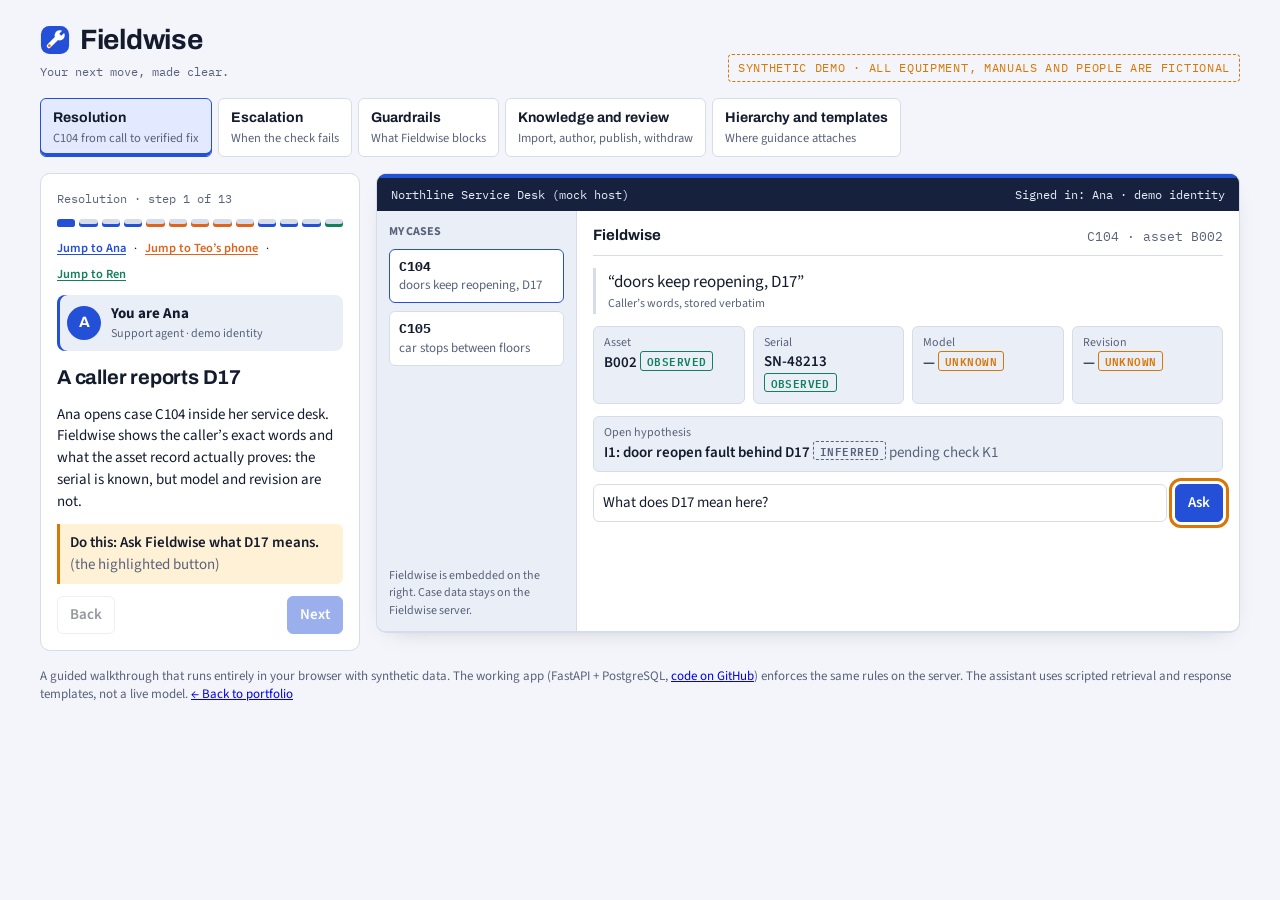
==== commit 1843c6bb: "Demo footer: point to the working app Co-Authored-By: Claude Opus 5.5 <noreply@anthropic.com> Claude" ====
--- a/demo/index.html
+++ b/demo/index.html
@@ -153,7 +153,7 @@
     <aside class="narr" id="narr" aria-live="polite"></aside>
     <section class="screen" id="screen"></section>
   </div>
-  <p class="foot">A guided walkthrough that runs entirely in your browser with synthetic data. The production build (FastAPI + PostgreSQL) enforces the same rules on the server and is in progress. The assistant uses scripted retrieval and response templates, not a live model. <a href="https://hithakishore-all.github.io/">← Back to portfolio</a></p>
+  <p class="foot">A guided walkthrough that runs entirely in your browser with synthetic data. The working app (FastAPI + PostgreSQL, <a href="https://github.com/hithakishore-all/fieldwise">code on GitHub</a>) enforces the same rules on the server. The assistant uses scripted retrieval and response templates, not a live model. <a href="https://hithakishore-all.github.io/">← Back to portfolio</a></p>
 </div>
 
 <div class="drawer" id="drawer" hidden>
